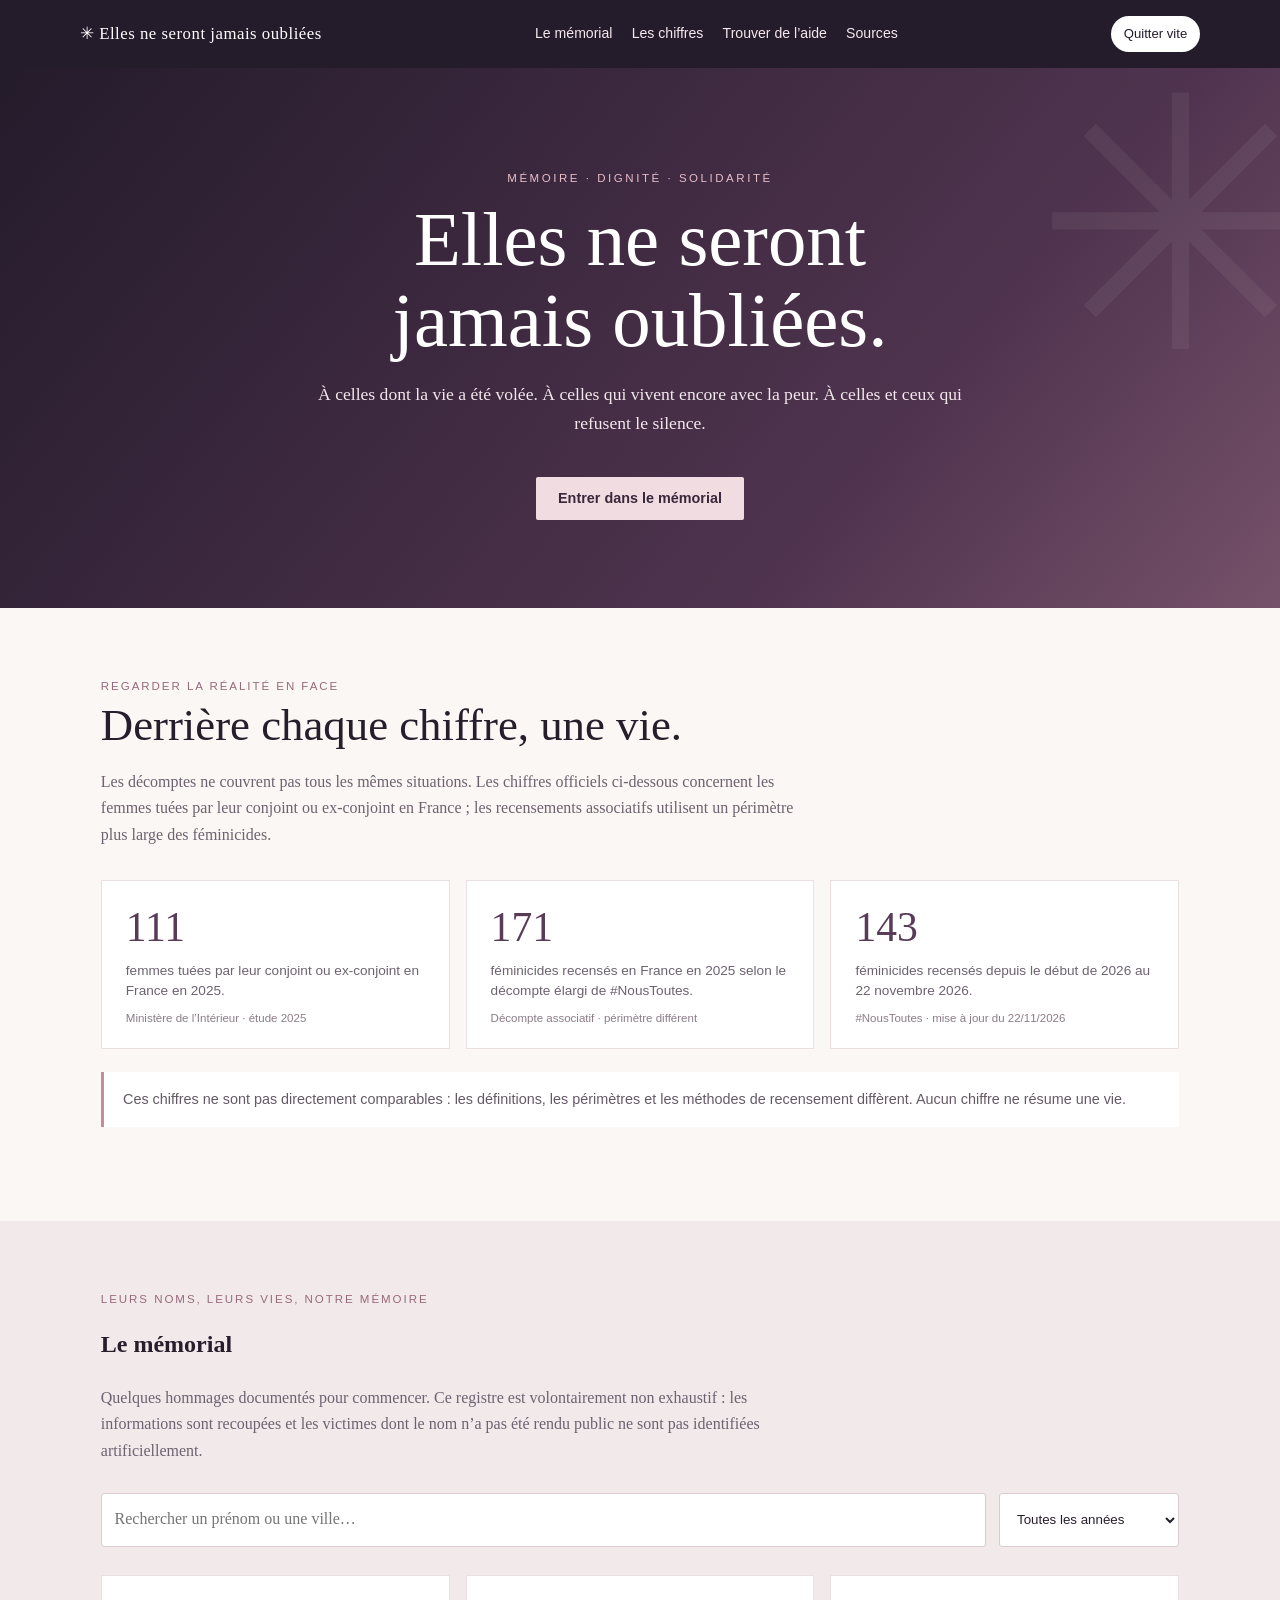
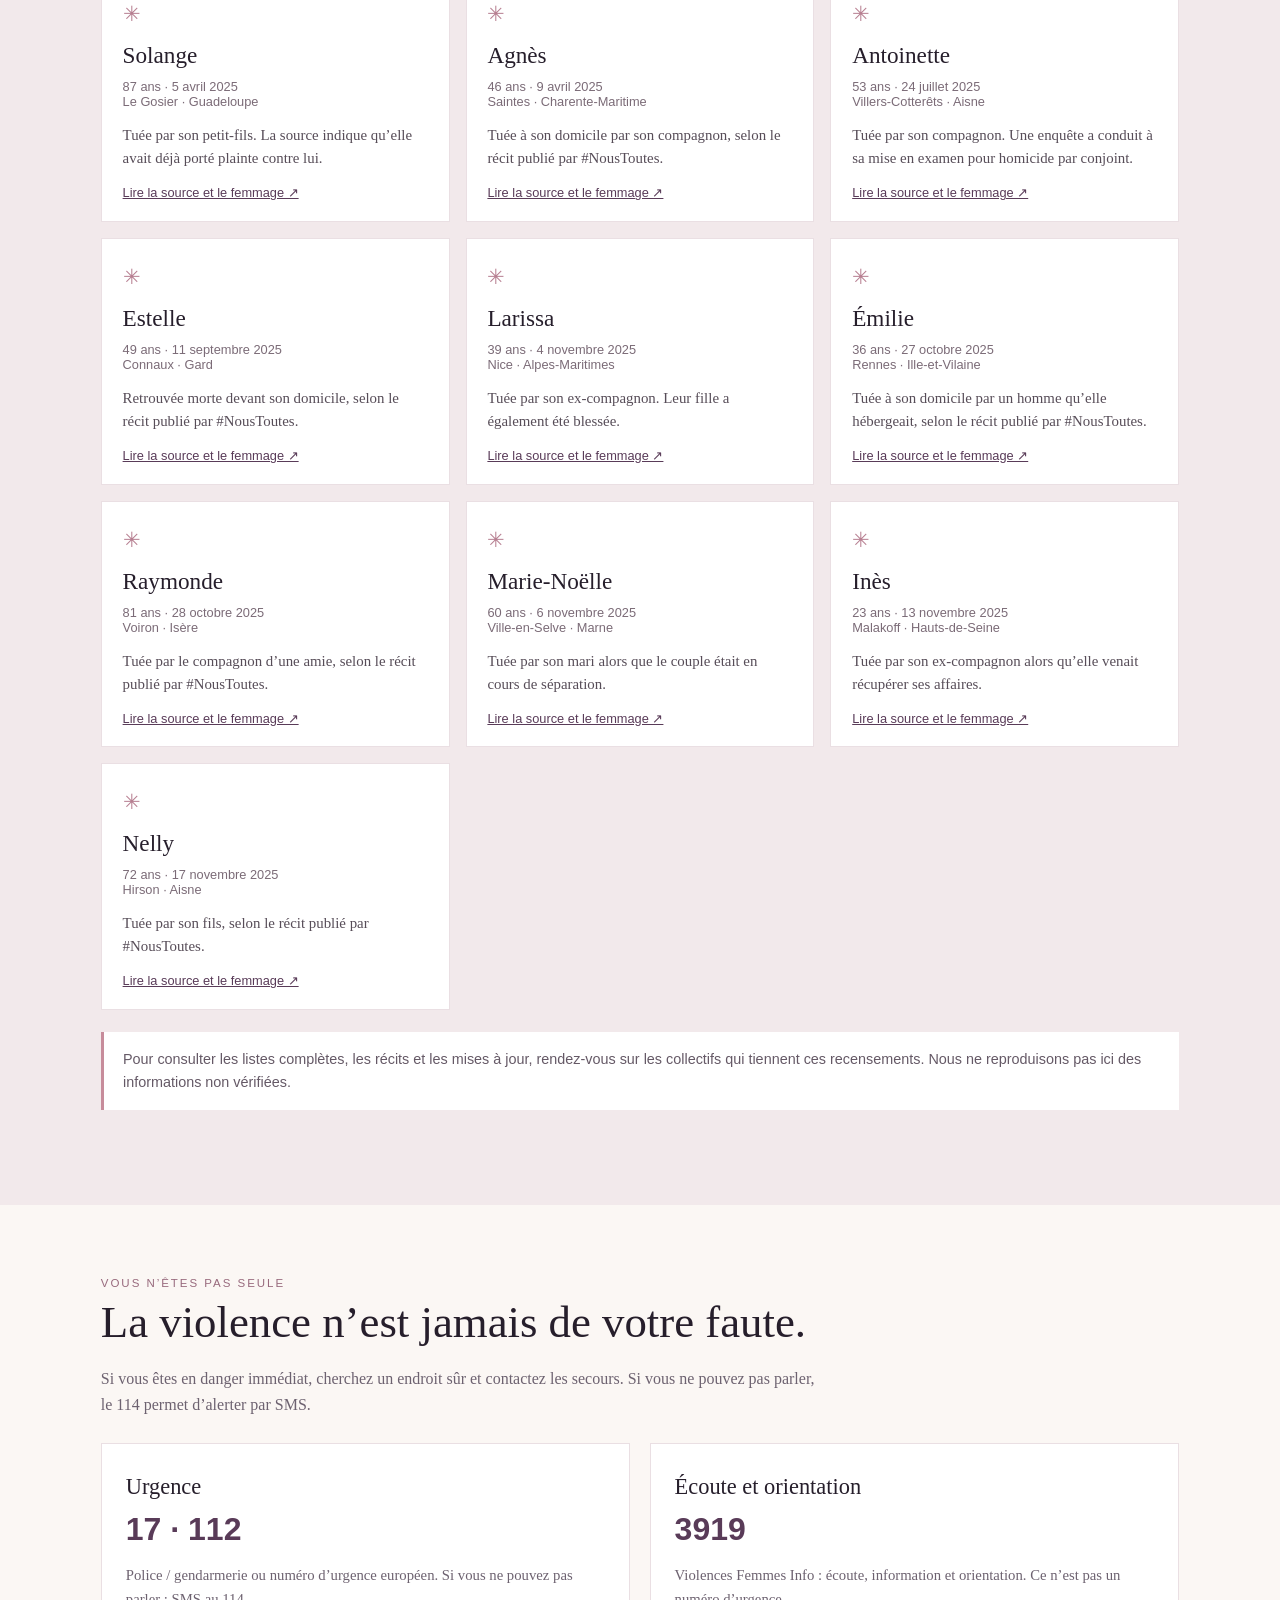
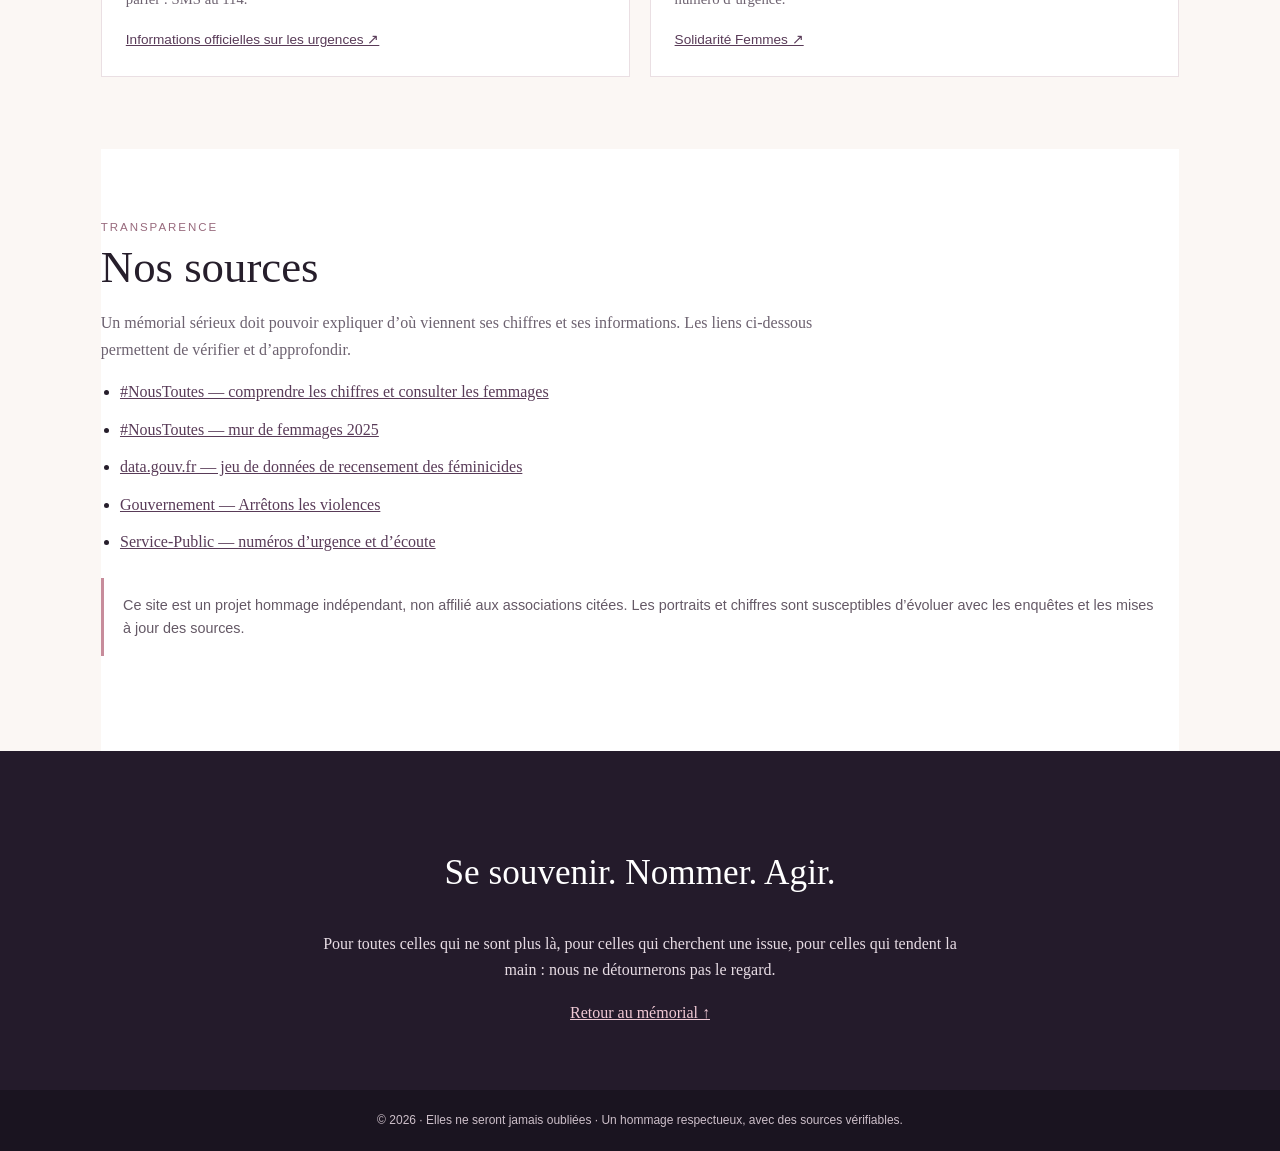
==== hommage-aux-femmes/index.html @ 6b7b99b0 "Ajoute le mémorial Elles ne seront jamais oubliées" ====
<!doctype html>
<html lang="fr">
<head>
<meta charset="utf-8">
<meta name="viewport" content="width=device-width, initial-scale=1">
<meta name="theme-color" content="#241b2b">
<meta name="description" content="Elles ne seront jamais oubliées — un mémorial pour honorer les femmes victimes de féminicides et de violences sexistes.">
<title>Elles ne seront jamais oubliées — Mémorial</title>
<style>
:root{--ink:#261e2b;--muted:#6d6270;--plum:#593b58;--rose:#c78c9b;--paper:#fbf7f4;--line:#eadfe3;--gold:#b48a58}
*{box-sizing:border-box}html{scroll-behavior:smooth}body{margin:0;background:var(--paper);color:var(--ink);font:16px/1.65 Georgia,serif}a{color:var(--plum)}button,input{font:inherit}.skip{position:absolute;left:-9999px}.skip:focus{left:1rem;top:1rem;background:white;padding:.7rem;z-index:9}
header{background:#241b2b;color:#fff;padding:1rem max(1.25rem,calc((100% - 1120px)/2));display:flex;justify-content:space-between;align-items:center;gap:1rem;font-family:Arial,sans-serif}.brand{font-family:Georgia,serif;font-size:1.05rem;letter-spacing:.03em;color:#fff;text-decoration:none}.nav{display:flex;gap:1.2rem;flex-wrap:wrap}.nav a{color:#f6e9ee;text-decoration:none;font-size:.88rem}.exit{background:#fff;color:#241b2b;border:0;border-radius:999px;padding:.45rem .8rem;font-size:.82rem;cursor:pointer}
.hero{background:linear-gradient(130deg,#241b2b 0%,#50344f 70%,#76516a 100%);color:#fff;padding:6.5rem 1.3rem 5.5rem;text-align:center;position:relative;overflow:hidden}.hero:after{content:"✳";position:absolute;font-size:22rem;opacity:.055;right:-3rem;top:-8rem}.eyebrow{text-transform:uppercase;letter-spacing:.22em;font: .72rem Arial,sans-serif;color:#e7bdc8}.hero h1{font-size:clamp(2.5rem,6vw,5.2rem);line-height:1.05;font-weight:400;max-width:900px;margin:1rem auto}.hero p{max-width:650px;margin:1.2rem auto;color:#f3e8ed;font-size:1.1rem}.hero .cta{display:inline-block;margin-top:1.2rem;background:#f1dce2;color:#39283b;text-decoration:none;padding:.85rem 1.35rem;border-radius:2px;font:600 .9rem Arial,sans-serif}
main{max-width:1120px;margin:auto;padding:0 1.3rem}.section{padding:4.5rem 0}.kicker{color:#986a7d;text-transform:uppercase;letter-spacing:.17em;font: .72rem Arial,sans-serif}.section h2{font-size:clamp(1.8rem,4vw,2.8rem);font-weight:400;line-height:1.2;margin:.45rem 0 1rem}.intro{max-width:720px;color:var(--muted)}
.stats{display:grid;grid-template-columns:repeat(3,1fr);gap:1rem;margin-top:2rem}.stat{border:1px solid var(--line);padding:1.5rem;background:#fff}.stat strong{display:block;font-size:2.6rem;color:var(--plum);font-weight:400;line-height:1.1}.stat span{display:block;color:var(--muted);font: .85rem/1.5 Arial,sans-serif;margin-top:.6rem}.stat small{display:block;margin-top:.7rem;font: .72rem Arial,sans-serif;color:#8b7c87}
.memorial{background:#f2e9eb}.memorial-inner{max-width:1120px;margin:auto;padding:4.5rem 1.3rem}.tools{display:flex;gap:.8rem;flex-wrap:wrap;margin:1.8rem 0}.tools input,.tools select{background:#fff;border:1px solid #d9cbd1;border-radius:3px;padding:.8rem;min-width:180px;color:var(--ink)}.tools input{flex:1}.cards{display:grid;grid-template-columns:repeat(3,1fr);gap:1rem}.person{background:#fff;padding:1.3rem;border:1px solid var(--line);display:flex;flex-direction:column;min-height:220px}.person .flower{color:#b77f91;font-size:1.3rem}.person h3{font-size:1.45rem;font-weight:400;margin:.3rem 0}.person .meta{font: .8rem Arial,sans-serif;color:#7b6b77}.person p{font-size:.93rem;color:#574d58;line-height:1.55}.person a{font: .8rem Arial,sans-serif;margin-top:auto}.notice{background:#fff;border-left:3px solid var(--rose);padding:1rem 1.2rem;color:#655966;margin:1.4rem 0;font: .9rem/1.6 Arial,sans-serif}.help{display:grid;grid-template-columns:1fr 1fr;gap:1.2rem;margin-top:1.5rem}.help article{background:#fff;border:1px solid var(--line);padding:1.5rem}.help h3{font-weight:400;font-size:1.4rem;margin:.1rem 0}.number{font:700 2rem Arial,sans-serif;color:var(--plum);margin:.3rem 0}.help p{color:var(--muted);font-size:.92rem}.help a{font: .85rem Arial,sans-serif}
.sources{background:#fff}.source-list{padding-left:1.2rem}.source-list li{margin:.7rem 0}.closing{text-align:center;background:#241b2b;color:#fff;padding:4rem 1.3rem}.closing h2{font-weight:400;font-size:2.2rem}.closing p{max-width:650px;margin:1rem auto;color:#e7dce4}.closing a{color:#f0c9d5}footer{background:#1a1420;color:#cdbfc9;padding:1.3rem;text-align:center;font: .75rem/1.6 Arial,sans-serif}
@media(max-width:760px){.nav{display:none}.stats,.cards{grid-template-columns:1fr}.help{grid-template-columns:1fr}.hero{padding:5rem 1.2rem 4rem}.stat strong{font-size:2.2rem}}
</style>
</head>
<body>
<a class="skip" href="#contenu">Aller au contenu</a>
<header><a class="brand" href="#">✳ Elles ne seront jamais oubliées</a><nav class="nav"><a href="#memorial">Le mémorial</a><a href="#chiffres">Les chiffres</a><a href="#aide">Trouver de l’aide</a><a href="#sources">Sources</a></nav><button class="exit" id="exit" type="button" aria-label="Quitter rapidement cette page">Quitter vite</button></header>
<section class="hero"><div class="eyebrow">Mémoire · Dignité · Solidarité</div><h1>Elles ne seront<br>jamais oubliées.</h1><p>À celles dont la vie a été volée. À celles qui vivent encore avec la peur. À celles et ceux qui refusent le silence.</p><a class="cta" href="#memorial">Entrer dans le mémorial</a></section>
<main id="contenu">
<section class="section" id="chiffres"><div class="kicker">Regarder la réalité en face</div><h2>Derrière chaque chiffre, une vie.</h2><p class="intro">Les décomptes ne couvrent pas tous les mêmes situations. Les chiffres officiels ci-dessous concernent les femmes tuées par leur conjoint ou ex-conjoint en France ; les recensements associatifs utilisent un périmètre plus large des féminicides.</p>
<div class="stats"><article class="stat"><strong>111</strong><span>femmes tuées par leur conjoint ou ex-conjoint en France en 2025.</span><small>Ministère de l’Intérieur · étude 2025</small></article><article class="stat"><strong>171</strong><span>féminicides recensés en France en 2025 selon le décompte élargi de #NousToutes.</span><small>Décompte associatif · périmètre différent</small></article><article class="stat"><strong>143</strong><span>féminicides recensés depuis le début de 2026 au 22 novembre 2026.</span><small>#NousToutes · mise à jour du 22/11/2026</small></article></div>
<div class="notice">Ces chiffres ne sont pas directement comparables : les définitions, les périmètres et les méthodes de recensement diffèrent. Aucun chiffre ne résume une vie.</div>
</section>
</main>
<section class="memorial" id="memorial"><div class="memorial-inner"><div class="kicker">Leurs noms, leurs vies, notre mémoire</div><h2>Le mémorial</h2><p class="intro">Quelques hommages documentés pour commencer. Ce registre est volontairement non exhaustif : les informations sont recoupées et les victimes dont le nom n’a pas été rendu public ne sont pas identifiées artificiellement.</p>
<div class="tools"><label class="skip" for="search">Rechercher un prénom ou une ville</label><input id="search" type="search" placeholder="Rechercher un prénom ou une ville…" autocomplete="off"><select id="year" aria-label="Filtrer par année"><option value="all">Toutes les années</option><option value="2025">2025</option></select></div>
<div class="cards" id="cards" aria-live="polite"></div>
<div class="notice">Pour consulter les listes complètes, les récits et les mises à jour, rendez-vous sur les collectifs qui tiennent ces recensements. Nous ne reproduisons pas ici des informations non vérifiées.</div>
</div></section>
<main>
<section class="section" id="aide"><div class="kicker">Vous n’êtes pas seule</div><h2>La violence n’est jamais de votre faute.</h2><p class="intro">Si vous êtes en danger immédiat, cherchez un endroit sûr et contactez les secours. Si vous ne pouvez pas parler, le 114 permet d’alerter par SMS.</p>
<div class="help"><article><h3>Urgence</h3><div class="number">17 · 112</div><p>Police / gendarmerie ou numéro d’urgence européen. Si vous ne pouvez pas parler : SMS au 114.</p><a href="https://www.service-public.gouv.fr/particuliers/vosdroits/F33954" target="_blank" rel="noopener">Informations officielles sur les urgences ↗</a></article><article><h3>Écoute et orientation</h3><div class="number">3919</div><p>Violences Femmes Info : écoute, information et orientation. Ce n’est pas un numéro d’urgence.</p><a href="https://www.solidaritefemmes.org/" target="_blank" rel="noopener">Solidarité Femmes ↗</a></article></div>
</section>
<section class="section sources" id="sources"><div class="kicker">Transparence</div><h2>Nos sources</h2><p class="intro">Un mémorial sérieux doit pouvoir expliquer d’où viennent ses chiffres et ses informations. Les liens ci-dessous permettent de vérifier et d’approfondir.</p><ul class="source-list"><li><a href="https://www.noustoutes.org/comprendre-les-chiffres/" target="_blank" rel="noopener">#NousToutes — comprendre les chiffres et consulter les femmages</a></li><li><a href="https://www.noustoutes.org/comprendre-les-chiffres/mur-de-femmages-2025/" target="_blank" rel="noopener">#NousToutes — mur de femmages 2025</a></li><li><a href="https://www.data.gouv.fr/datasets/decompte-et-recensement-des-feminicides" target="_blank" rel="noopener">data.gouv.fr — jeu de données de recensement des féminicides</a></li><li><a href="https://arretonslesviolences.gouv.fr/" target="_blank" rel="noopener">Gouvernement — Arrêtons les violences</a></li><li><a href="https://www.service-public.gouv.fr/particuliers/vosdroits/F33954" target="_blank" rel="noopener">Service-Public — numéros d’urgence et d’écoute</a></li></ul>
<div class="notice">Ce site est un projet hommage indépendant, non affilié aux associations citées. Les portraits et chiffres sont susceptibles d’évoluer avec les enquêtes et les mises à jour des sources.</div></section>
</main>
<section class="closing"><h2>Se souvenir. Nommer. Agir.</h2><p>Pour toutes celles qui ne sont plus là, pour celles qui cherchent une issue, pour celles qui tendent la main : nous ne détournerons pas le regard.</p><a href="#memorial">Retour au mémorial ↑</a></section>
<footer>© 2026 · Elles ne seront jamais oubliées · Un hommage respectueux, avec des sources vérifiables.</footer>
<script>
const victims=[
{name:"Solange",age:"87 ans",date:"5 avril 2025",place:"Le Gosier · Guadeloupe",detail:"Tuée par son petit-fils. La source indique qu’elle avait déjà porté plainte contre lui."},
{name:"Agnès",age:"46 ans",date:"9 avril 2025",place:"Saintes · Charente-Maritime",detail:"Tuée à son domicile par son compagnon, selon le récit publié par #NousToutes."},
{name:"Antoinette",age:"53 ans",date:"24 juillet 2025",place:"Villers-Cotterêts · Aisne",detail:"Tuée par son compagnon. Une enquête a conduit à sa mise en examen pour homicide par conjoint."},
{name:"Estelle",age:"49 ans",date:"11 septembre 2025",place:"Connaux · Gard",detail:"Retrouvée morte devant son domicile, selon le récit publié par #NousToutes."},
{name:"Larissa",age:"39 ans",date:"4 novembre 2025",place:"Nice · Alpes-Maritimes",detail:"Tuée par son ex-compagnon. Leur fille a également été blessée."},
{name:"Émilie",age:"36 ans",date:"27 octobre 2025",place:"Rennes · Ille-et-Vilaine",detail:"Tuée à son domicile par un homme qu’elle hébergeait, selon le récit publié par #NousToutes."},
{name:"Raymonde",age:"81 ans",date:"28 octobre 2025",place:"Voiron · Isère",detail:"Tuée par le compagnon d’une amie, selon le récit publié par #NousToutes."},
{name:"Marie-Noëlle",age:"60 ans",date:"6 novembre 2025",place:"Ville-en-Selve · Marne",detail:"Tuée par son mari alors que le couple était en cours de séparation."},
{name:"Inès",age:"23 ans",date:"13 novembre 2025",place:"Malakoff · Hauts-de-Seine",detail:"Tuée par son ex-compagnon alors qu’elle venait récupérer ses affaires."},
{name:"Nelly",age:"72 ans",date:"17 novembre 2025",place:"Hirson · Aisne",detail:"Tuée par son fils, selon le récit publié par #NousToutes."}
];
const cards=document.getElementById('cards'),search=document.getElementById('search'),year=document.getElementById('year');
function render(){const q=search.value.trim().toLocaleLowerCase('fr');const list=victims.filter(v=>(v.name+' '+v.place+' '+v.detail).toLocaleLowerCase('fr').includes(q));cards.innerHTML=list.length?list.map(v=>'<article class="person"><div class="flower" aria-hidden="true">✳</div><h3>'+v.name+'</h3><div class="meta">'+v.age+' · '+v.date+'<br>'+v.place+'</div><p>'+v.detail+'</p><a href="https://www.noustoutes.org/comprendre-les-chiffres/mur-de-femmages-2025/" target="_blank" rel="noopener">Lire la source et le femmage ↗</a></article>').join(''):'<p>Aucun hommage ne correspond à cette recherche.</p>';}
search.addEventListener('input',render);year.addEventListener('change',render);render();
document.getElementById('exit').addEventListener('click',()=>{window.location.replace('https://www.google.com/');});
</script>
</body></html>
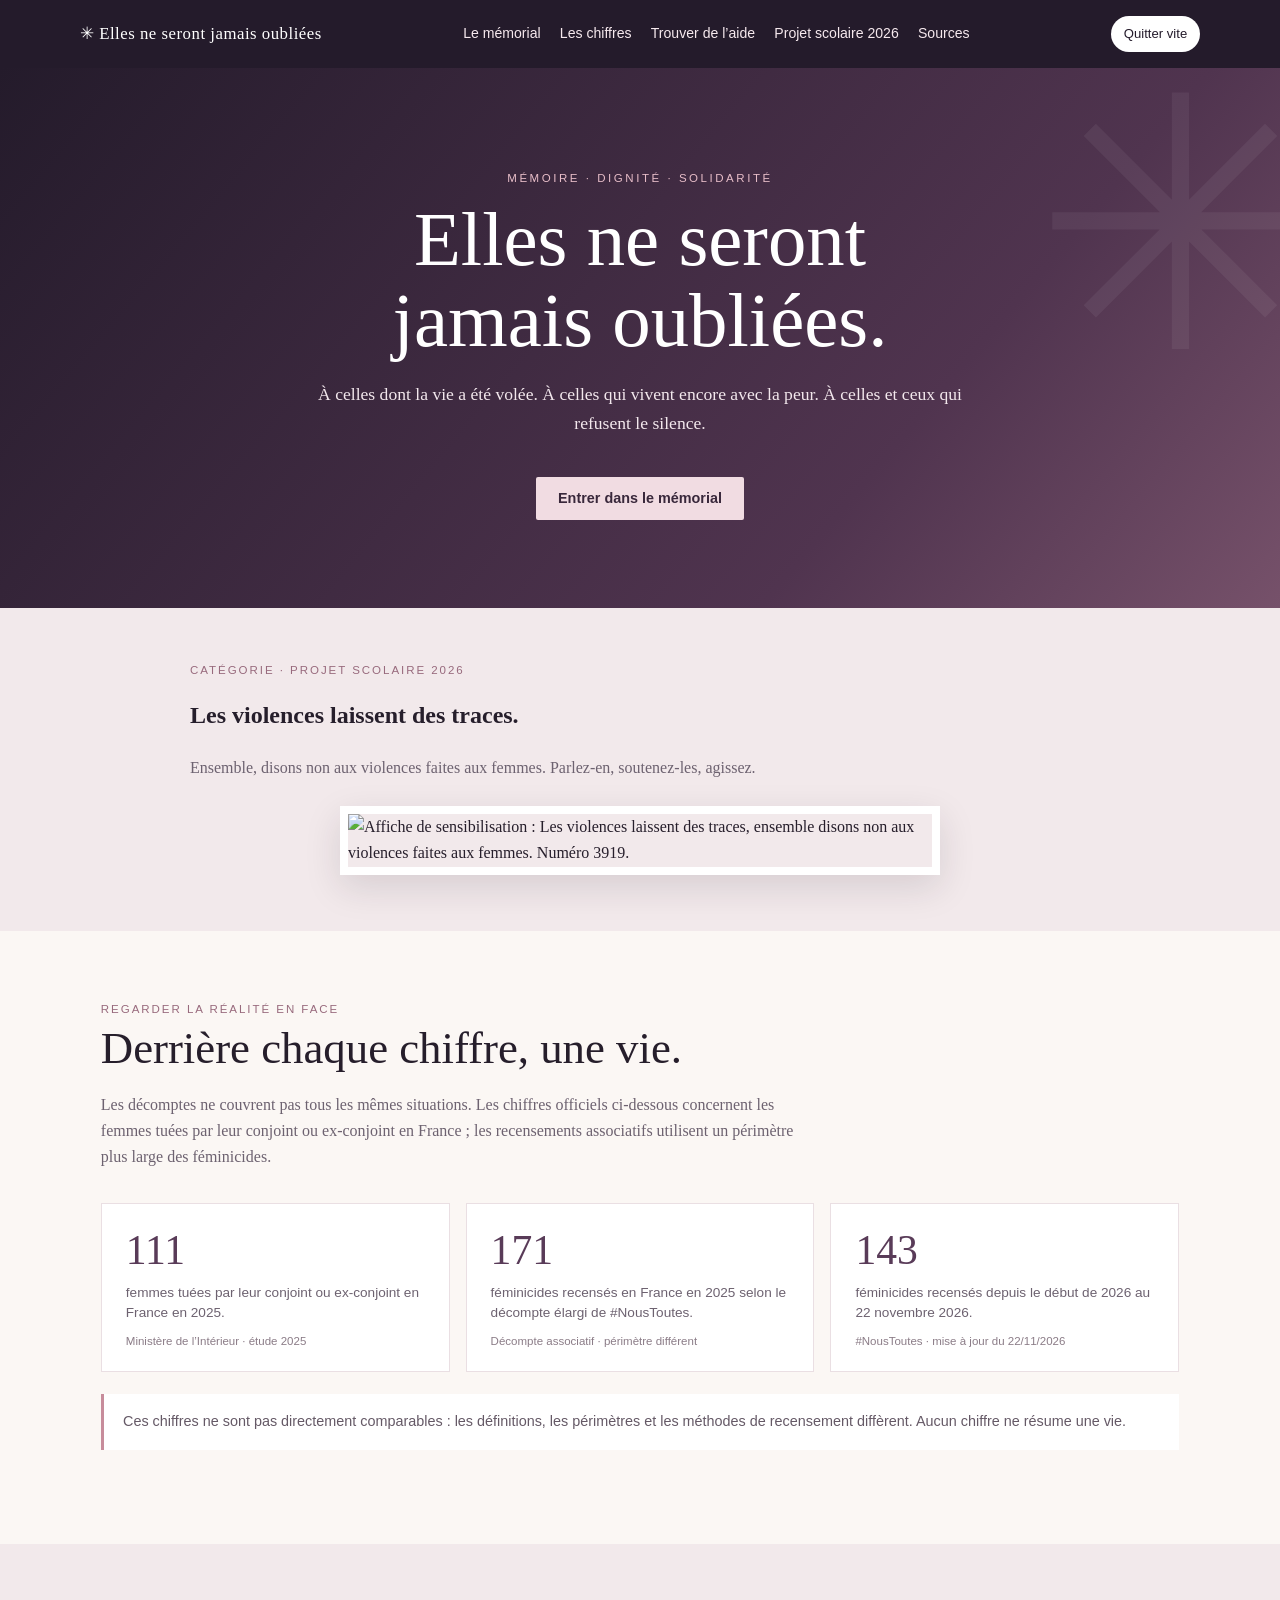
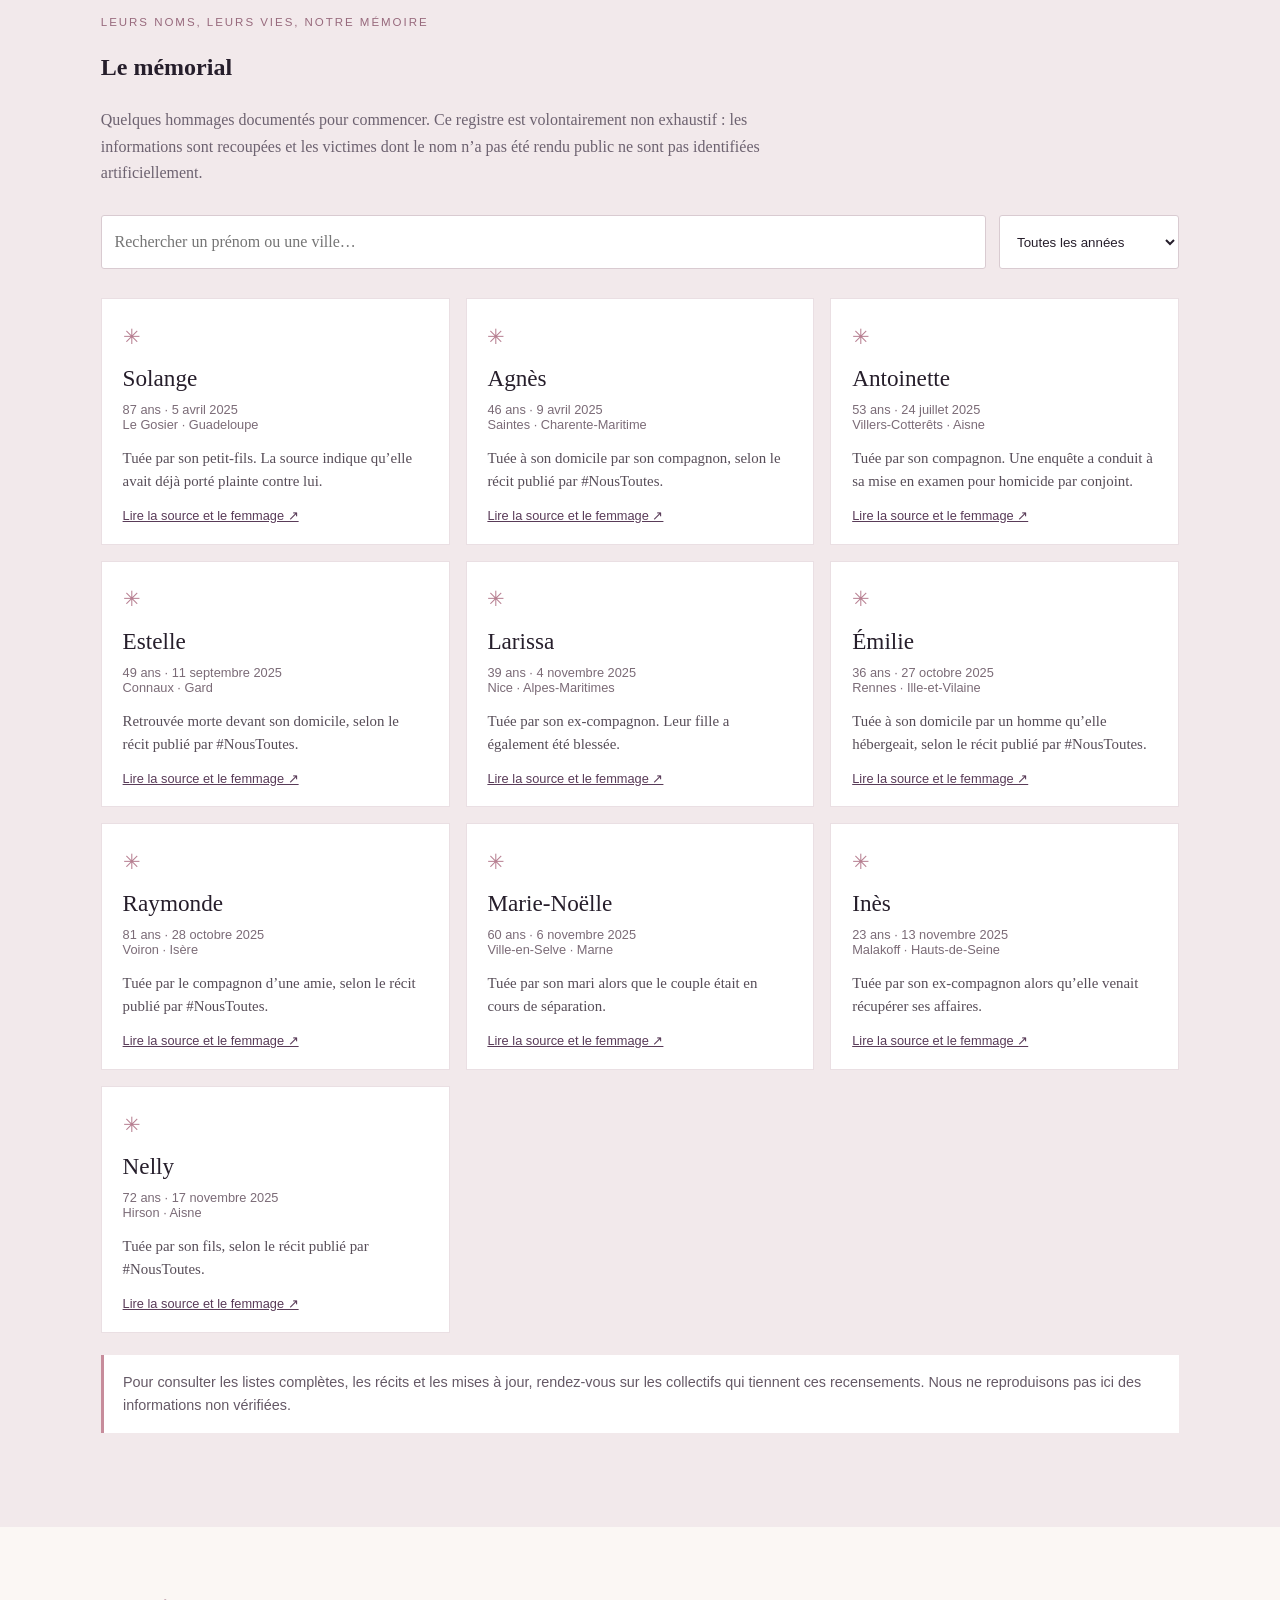
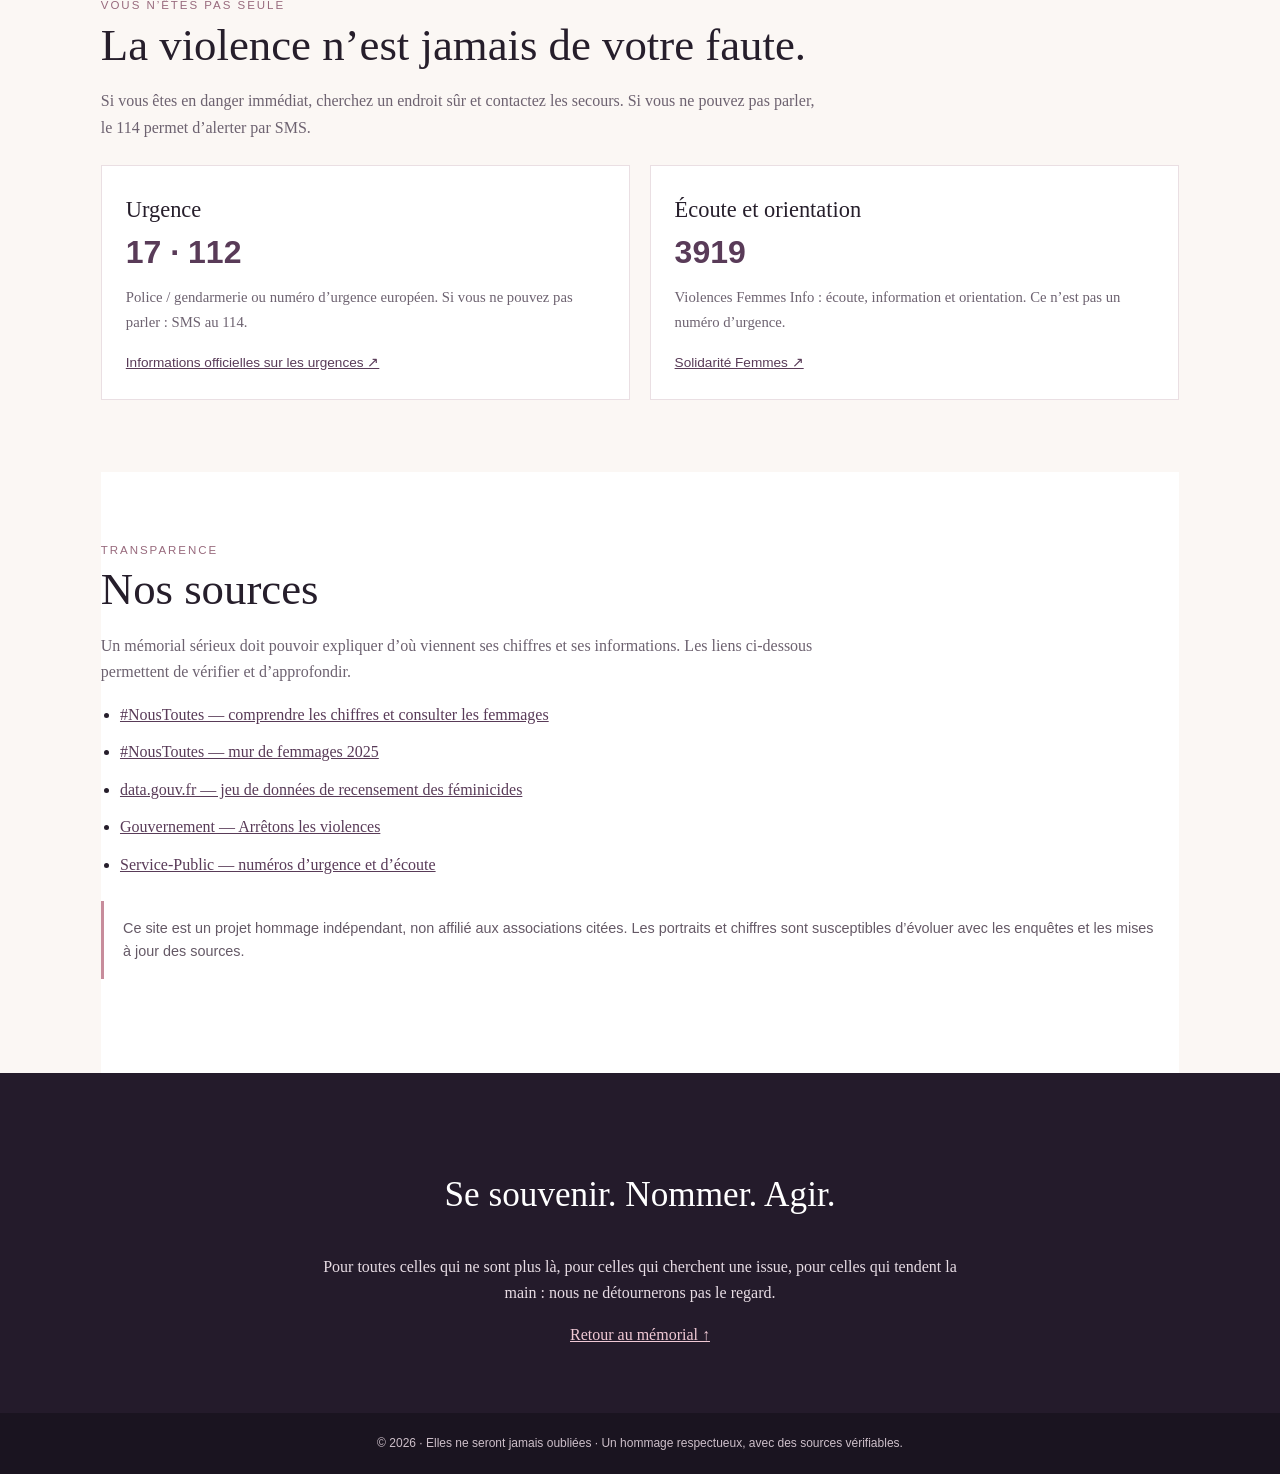
==== commit ad9354b1: "Ajoute la catégorie Projet scolaire 2026 et son affiche" ====
--- a/hommage-aux-femmes/index.html
+++ b/hommage-aux-femmes/index.html
@@ -14,14 +14,15 @@
 main{max-width:1120px;margin:auto;padding:0 1.3rem}.section{padding:4.5rem 0}.kicker{color:#986a7d;text-transform:uppercase;letter-spacing:.17em;font: .72rem Arial,sans-serif}.section h2{font-size:clamp(1.8rem,4vw,2.8rem);font-weight:400;line-height:1.2;margin:.45rem 0 1rem}.intro{max-width:720px;color:var(--muted)}
 .stats{display:grid;grid-template-columns:repeat(3,1fr);gap:1rem;margin-top:2rem}.stat{border:1px solid var(--line);padding:1.5rem;background:#fff}.stat strong{display:block;font-size:2.6rem;color:var(--plum);font-weight:400;line-height:1.1}.stat span{display:block;color:var(--muted);font: .85rem/1.5 Arial,sans-serif;margin-top:.6rem}.stat small{display:block;margin-top:.7rem;font: .72rem Arial,sans-serif;color:#8b7c87}
 .memorial{background:#f2e9eb}.memorial-inner{max-width:1120px;margin:auto;padding:4.5rem 1.3rem}.tools{display:flex;gap:.8rem;flex-wrap:wrap;margin:1.8rem 0}.tools input,.tools select{background:#fff;border:1px solid #d9cbd1;border-radius:3px;padding:.8rem;min-width:180px;color:var(--ink)}.tools input{flex:1}.cards{display:grid;grid-template-columns:repeat(3,1fr);gap:1rem}.person{background:#fff;padding:1.3rem;border:1px solid var(--line);display:flex;flex-direction:column;min-height:220px}.person .flower{color:#b77f91;font-size:1.3rem}.person h3{font-size:1.45rem;font-weight:400;margin:.3rem 0}.person .meta{font: .8rem Arial,sans-serif;color:#7b6b77}.person p{font-size:.93rem;color:#574d58;line-height:1.55}.person a{font: .8rem Arial,sans-serif;margin-top:auto}.notice{background:#fff;border-left:3px solid var(--rose);padding:1rem 1.2rem;color:#655966;margin:1.4rem 0;font: .9rem/1.6 Arial,sans-serif}.help{display:grid;grid-template-columns:1fr 1fr;gap:1.2rem;margin-top:1.5rem}.help article{background:#fff;border:1px solid var(--line);padding:1.5rem}.help h3{font-weight:400;font-size:1.4rem;margin:.1rem 0}.number{font:700 2rem Arial,sans-serif;color:var(--plum);margin:.3rem 0}.help p{color:var(--muted);font-size:.92rem}.help a{font: .85rem Arial,sans-serif}
-.sources{background:#fff}.source-list{padding-left:1.2rem}.source-list li{margin:.7rem 0}.closing{text-align:center;background:#241b2b;color:#fff;padding:4rem 1.3rem}.closing h2{font-weight:400;font-size:2.2rem}.closing p{max-width:650px;margin:1rem auto;color:#e7dce4}.closing a{color:#f0c9d5}footer{background:#1a1420;color:#cdbfc9;padding:1.3rem;text-align:center;font: .75rem/1.6 Arial,sans-serif}
+.project{background:#f2e9eb;padding:3.5rem 1.3rem}.project-inner{max-width:900px;margin:auto}.project-poster{display:block;width:min(100%,600px);height:auto;margin:1.5rem auto 0;border:8px solid #fff;box-shadow:0 12px 36px #241b2b22}.sources{background:#fff}.source-list{padding-left:1.2rem}.source-list li{margin:.7rem 0}.closing{text-align:center;background:#241b2b;color:#fff;padding:4rem 1.3rem}.closing h2{font-weight:400;font-size:2.2rem}.closing p{max-width:650px;margin:1rem auto;color:#e7dce4}.closing a{color:#f0c9d5}footer{background:#1a1420;color:#cdbfc9;padding:1.3rem;text-align:center;font: .75rem/1.6 Arial,sans-serif}
 @media(max-width:760px){.nav{display:none}.stats,.cards{grid-template-columns:1fr}.help{grid-template-columns:1fr}.hero{padding:5rem 1.2rem 4rem}.stat strong{font-size:2.2rem}}
 </style>
 </head>
 <body>
 <a class="skip" href="#contenu">Aller au contenu</a>
-<header><a class="brand" href="#">✳ Elles ne seront jamais oubliées</a><nav class="nav"><a href="#memorial">Le mémorial</a><a href="#chiffres">Les chiffres</a><a href="#aide">Trouver de l’aide</a><a href="#sources">Sources</a></nav><button class="exit" id="exit" type="button" aria-label="Quitter rapidement cette page">Quitter vite</button></header>
+<header><a class="brand" href="#">✳ Elles ne seront jamais oubliées</a><nav class="nav"><a href="#memorial">Le mémorial</a><a href="#chiffres">Les chiffres</a><a href="#aide">Trouver de l’aide</a><a href="#projet-scolaire-2026">Projet scolaire 2026</a><a href="#sources">Sources</a></nav><button class="exit" id="exit" type="button" aria-label="Quitter rapidement cette page">Quitter vite</button></header>
 <section class="hero"><div class="eyebrow">Mémoire · Dignité · Solidarité</div><h1>Elles ne seront<br>jamais oubliées.</h1><p>À celles dont la vie a été volée. À celles qui vivent encore avec la peur. À celles et ceux qui refusent le silence.</p><a class="cta" href="#memorial">Entrer dans le mémorial</a></section>
+<section class="project" id="projet-scolaire-2026"><div class="project-inner"><div class="kicker">Catégorie · Projet scolaire 2026</div><h2>Les violences laissent des traces.</h2><p class="intro">Ensemble, disons non aux violences faites aux femmes. Parlez-en, soutenez-les, agissez.</p><img class="project-poster" src="projet-scolaire-2026.jpg" alt="Affiche de sensibilisation : Les violences laissent des traces, ensemble disons non aux violences faites aux femmes. Numéro 3919."></div></section>
 <main id="contenu">
 <section class="section" id="chiffres"><div class="kicker">Regarder la réalité en face</div><h2>Derrière chaque chiffre, une vie.</h2><p class="intro">Les décomptes ne couvrent pas tous les mêmes situations. Les chiffres officiels ci-dessous concernent les femmes tuées par leur conjoint ou ex-conjoint en France ; les recensements associatifs utilisent un périmètre plus large des féminicides.</p>
 <div class="stats"><article class="stat"><strong>111</strong><span>femmes tuées par leur conjoint ou ex-conjoint en France en 2025.</span><small>Ministère de l’Intérieur · étude 2025</small></article><article class="stat"><strong>171</strong><span>féminicides recensés en France en 2025 selon le décompte élargi de #NousToutes.</span><small>Décompte associatif · périmètre différent</small></article><article class="stat"><strong>143</strong><span>féminicides recensés depuis le début de 2026 au 22 novembre 2026.</span><small>#NousToutes · mise à jour du 22/11/2026</small></article></div>
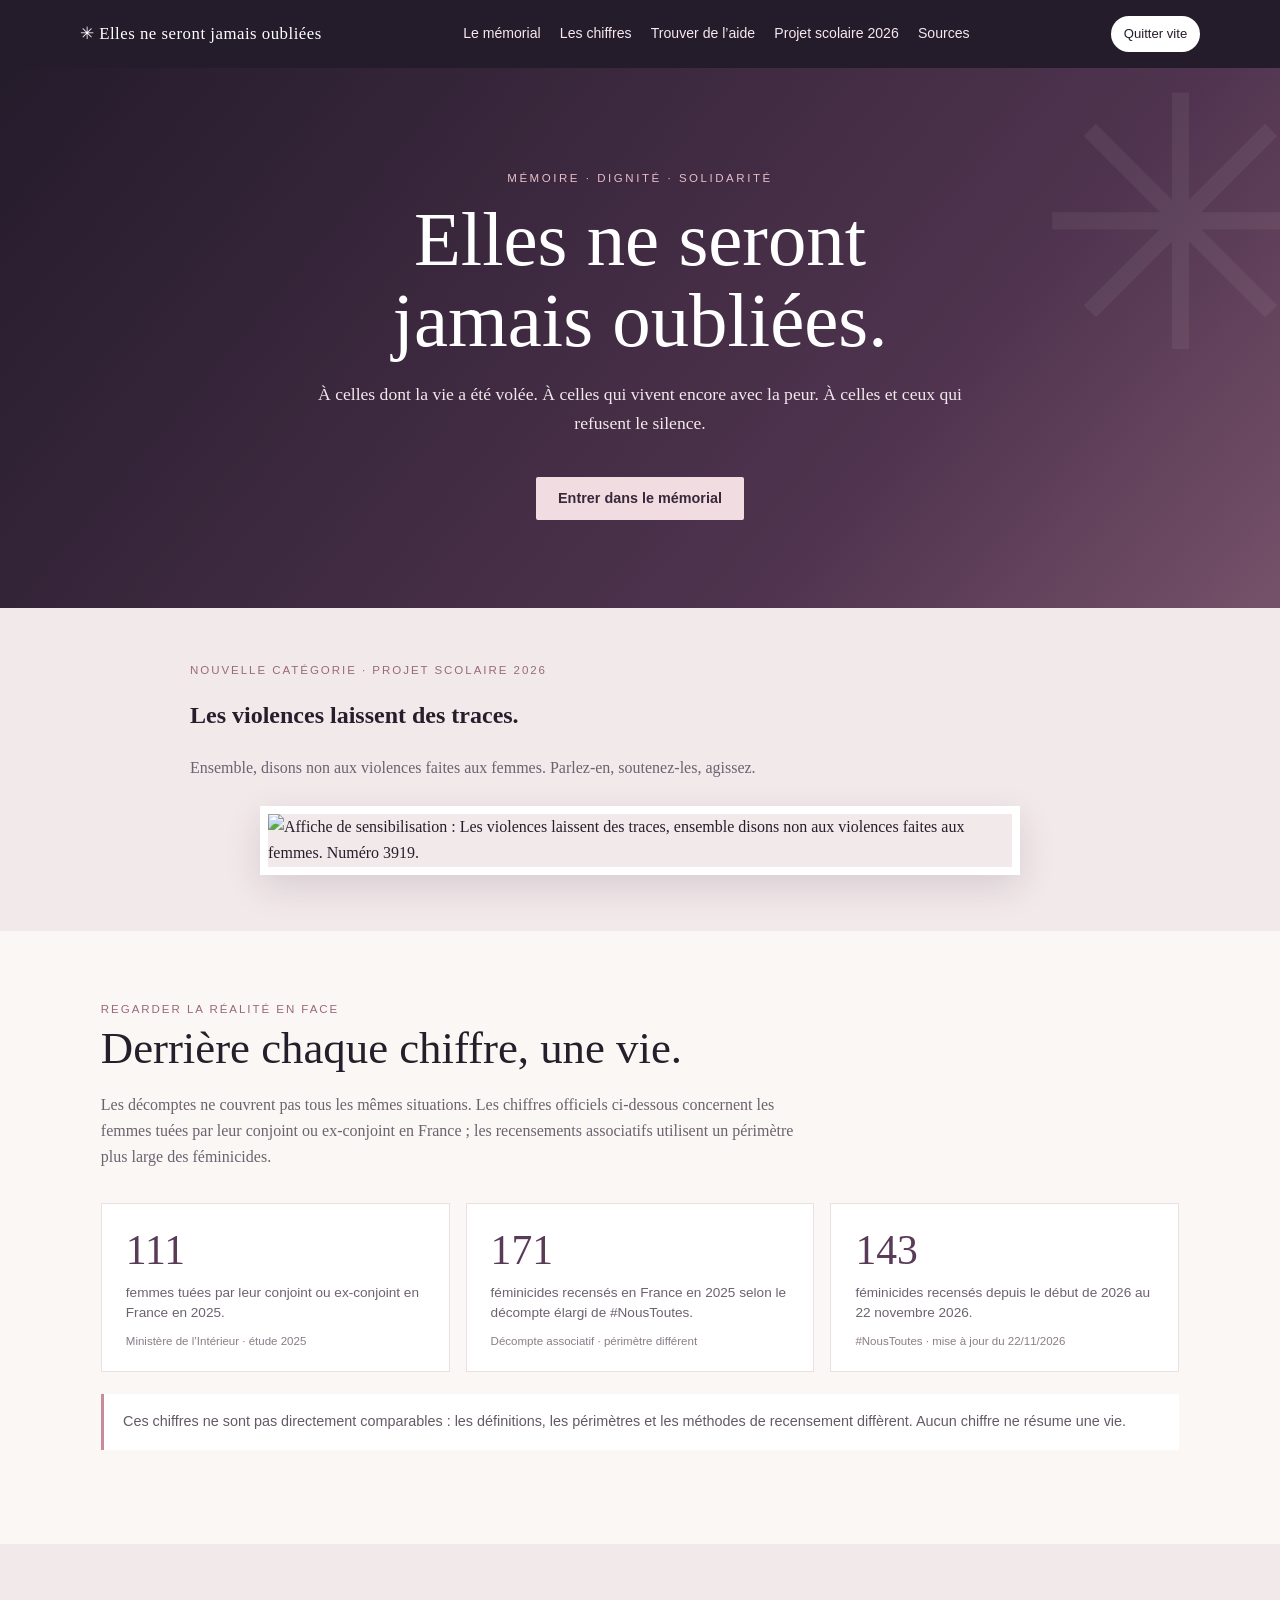
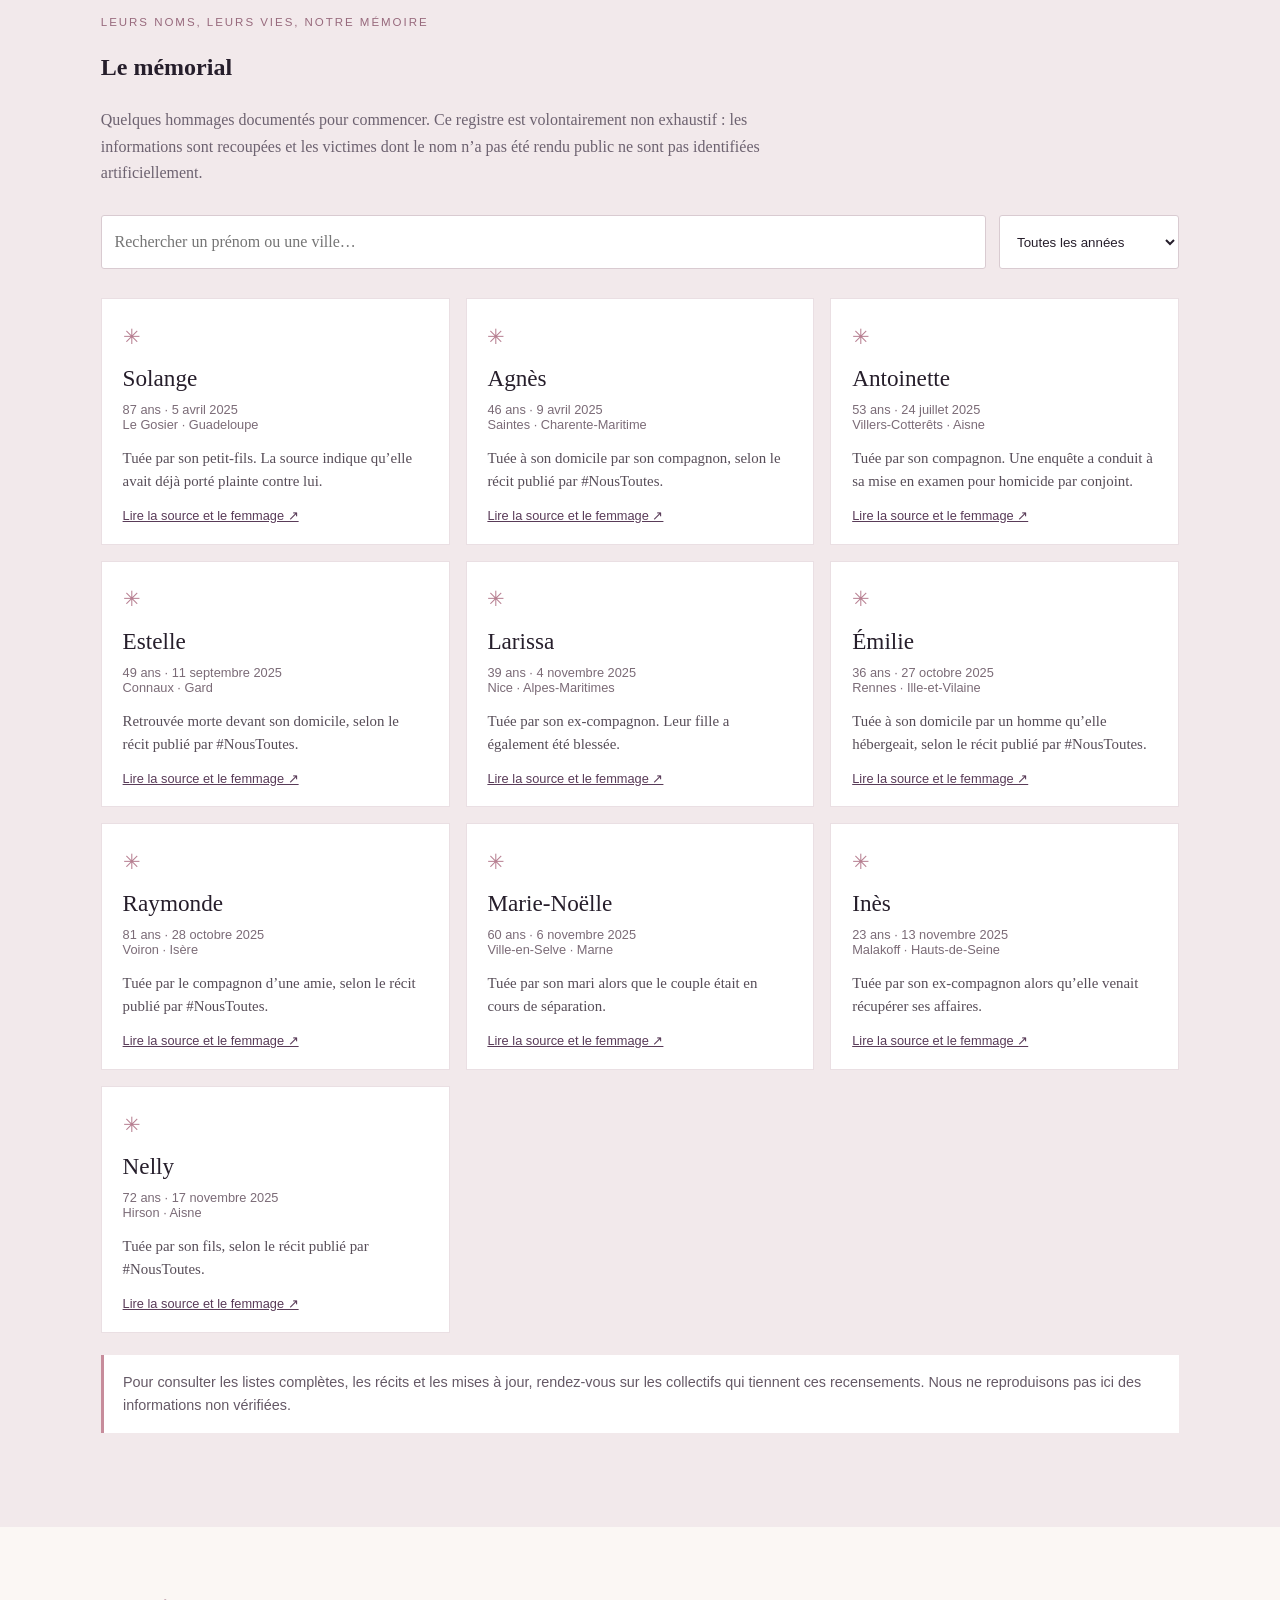
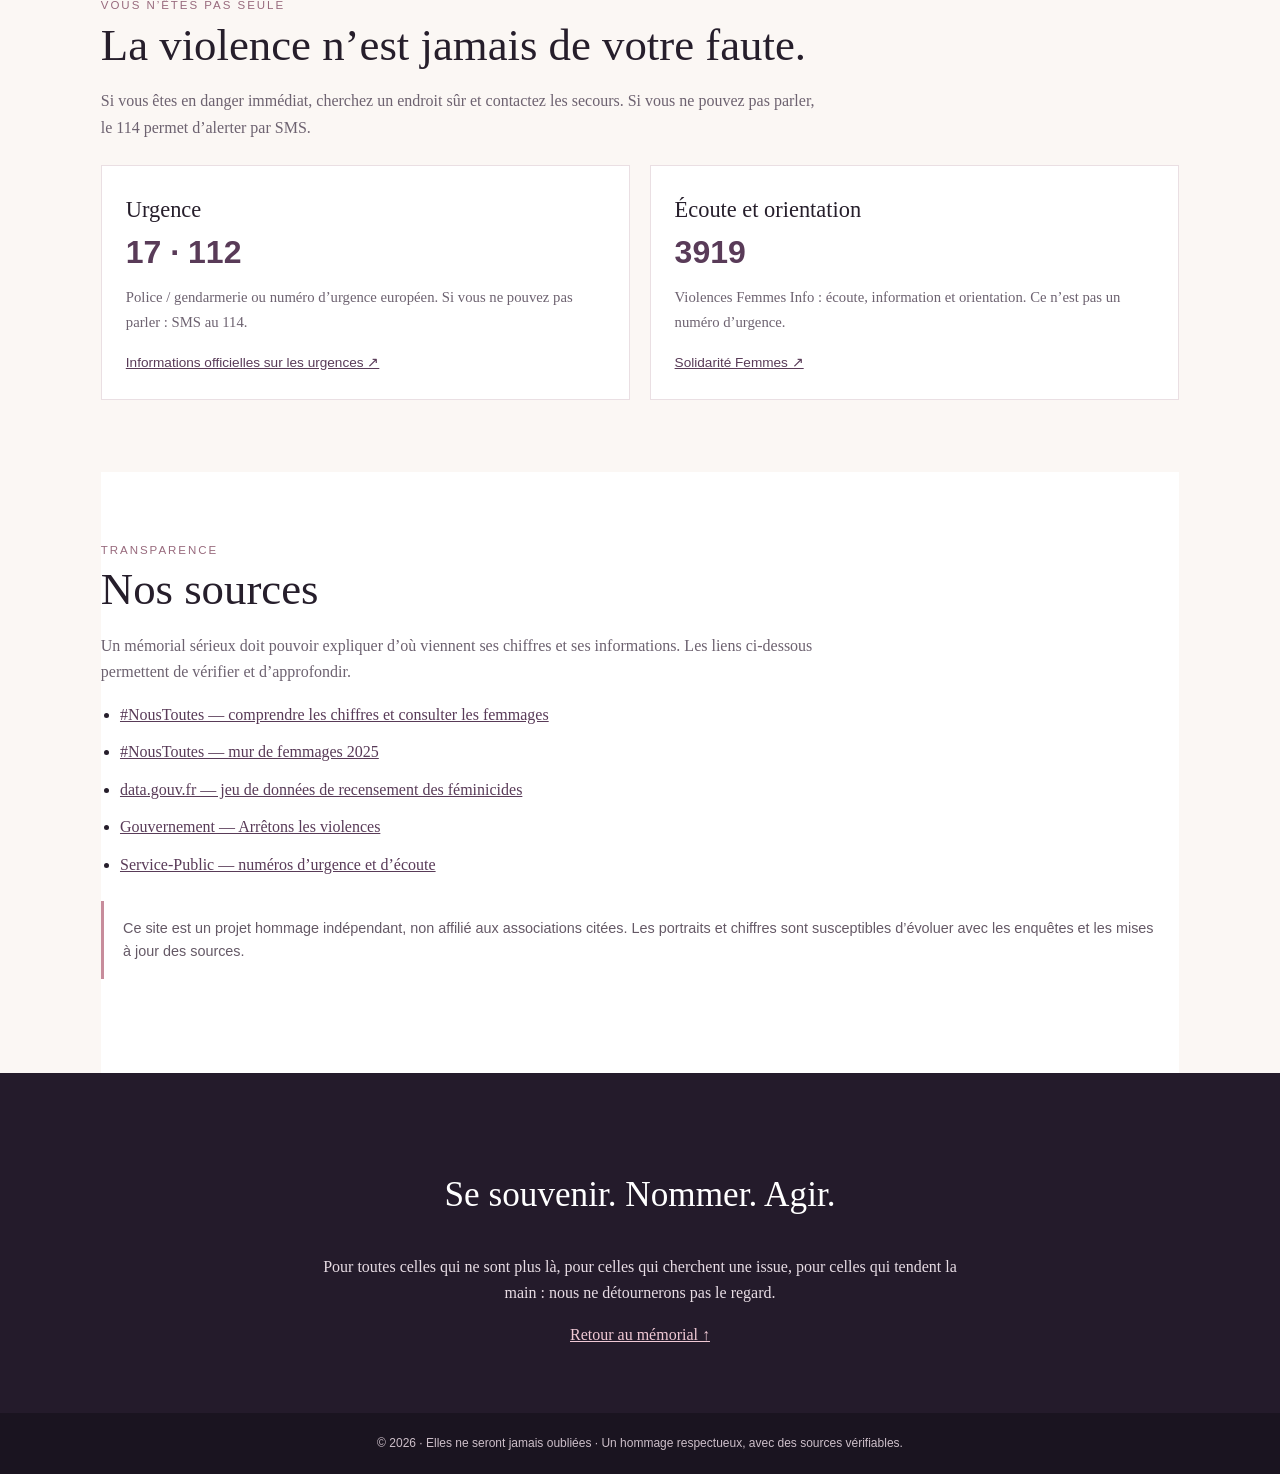
==== commit 289765c8: "Met à jour l’affichage de l’affiche Projet scolaire 2026" ====
--- a/hommage-aux-femmes/index.html
+++ b/hommage-aux-femmes/index.html
@@ -14,7 +14,7 @@
 main{max-width:1120px;margin:auto;padding:0 1.3rem}.section{padding:4.5rem 0}.kicker{color:#986a7d;text-transform:uppercase;letter-spacing:.17em;font: .72rem Arial,sans-serif}.section h2{font-size:clamp(1.8rem,4vw,2.8rem);font-weight:400;line-height:1.2;margin:.45rem 0 1rem}.intro{max-width:720px;color:var(--muted)}
 .stats{display:grid;grid-template-columns:repeat(3,1fr);gap:1rem;margin-top:2rem}.stat{border:1px solid var(--line);padding:1.5rem;background:#fff}.stat strong{display:block;font-size:2.6rem;color:var(--plum);font-weight:400;line-height:1.1}.stat span{display:block;color:var(--muted);font: .85rem/1.5 Arial,sans-serif;margin-top:.6rem}.stat small{display:block;margin-top:.7rem;font: .72rem Arial,sans-serif;color:#8b7c87}
 .memorial{background:#f2e9eb}.memorial-inner{max-width:1120px;margin:auto;padding:4.5rem 1.3rem}.tools{display:flex;gap:.8rem;flex-wrap:wrap;margin:1.8rem 0}.tools input,.tools select{background:#fff;border:1px solid #d9cbd1;border-radius:3px;padding:.8rem;min-width:180px;color:var(--ink)}.tools input{flex:1}.cards{display:grid;grid-template-columns:repeat(3,1fr);gap:1rem}.person{background:#fff;padding:1.3rem;border:1px solid var(--line);display:flex;flex-direction:column;min-height:220px}.person .flower{color:#b77f91;font-size:1.3rem}.person h3{font-size:1.45rem;font-weight:400;margin:.3rem 0}.person .meta{font: .8rem Arial,sans-serif;color:#7b6b77}.person p{font-size:.93rem;color:#574d58;line-height:1.55}.person a{font: .8rem Arial,sans-serif;margin-top:auto}.notice{background:#fff;border-left:3px solid var(--rose);padding:1rem 1.2rem;color:#655966;margin:1.4rem 0;font: .9rem/1.6 Arial,sans-serif}.help{display:grid;grid-template-columns:1fr 1fr;gap:1.2rem;margin-top:1.5rem}.help article{background:#fff;border:1px solid var(--line);padding:1.5rem}.help h3{font-weight:400;font-size:1.4rem;margin:.1rem 0}.number{font:700 2rem Arial,sans-serif;color:var(--plum);margin:.3rem 0}.help p{color:var(--muted);font-size:.92rem}.help a{font: .85rem Arial,sans-serif}
-.project{background:#f2e9eb;padding:3.5rem 1.3rem}.project-inner{max-width:900px;margin:auto}.project-poster{display:block;width:min(100%,600px);height:auto;margin:1.5rem auto 0;border:8px solid #fff;box-shadow:0 12px 36px #241b2b22}.sources{background:#fff}.source-list{padding-left:1.2rem}.source-list li{margin:.7rem 0}.closing{text-align:center;background:#241b2b;color:#fff;padding:4rem 1.3rem}.closing h2{font-weight:400;font-size:2.2rem}.closing p{max-width:650px;margin:1rem auto;color:#e7dce4}.closing a{color:#f0c9d5}footer{background:#1a1420;color:#cdbfc9;padding:1.3rem;text-align:center;font: .75rem/1.6 Arial,sans-serif}
+.project{background:#f2e9eb;padding:3.5rem 1.3rem}.project-inner{max-width:900px;margin:auto}.project-poster{display:block;width:min(100%,760px);height:auto;margin:1.5rem auto 0;border:8px solid #fff;box-shadow:0 12px 36px #241b2b22}.sources{background:#fff}.source-list{padding-left:1.2rem}.source-list li{margin:.7rem 0}.closing{text-align:center;background:#241b2b;color:#fff;padding:4rem 1.3rem}.closing h2{font-weight:400;font-size:2.2rem}.closing p{max-width:650px;margin:1rem auto;color:#e7dce4}.closing a{color:#f0c9d5}footer{background:#1a1420;color:#cdbfc9;padding:1.3rem;text-align:center;font: .75rem/1.6 Arial,sans-serif}
 @media(max-width:760px){.nav{display:none}.stats,.cards{grid-template-columns:1fr}.help{grid-template-columns:1fr}.hero{padding:5rem 1.2rem 4rem}.stat strong{font-size:2.2rem}}
 </style>
 </head>
@@ -22,7 +22,7 @@
 <a class="skip" href="#contenu">Aller au contenu</a>
 <header><a class="brand" href="#">✳ Elles ne seront jamais oubliées</a><nav class="nav"><a href="#memorial">Le mémorial</a><a href="#chiffres">Les chiffres</a><a href="#aide">Trouver de l’aide</a><a href="#projet-scolaire-2026">Projet scolaire 2026</a><a href="#sources">Sources</a></nav><button class="exit" id="exit" type="button" aria-label="Quitter rapidement cette page">Quitter vite</button></header>
 <section class="hero"><div class="eyebrow">Mémoire · Dignité · Solidarité</div><h1>Elles ne seront<br>jamais oubliées.</h1><p>À celles dont la vie a été volée. À celles qui vivent encore avec la peur. À celles et ceux qui refusent le silence.</p><a class="cta" href="#memorial">Entrer dans le mémorial</a></section>
-<section class="project" id="projet-scolaire-2026"><div class="project-inner"><div class="kicker">Catégorie · Projet scolaire 2026</div><h2>Les violences laissent des traces.</h2><p class="intro">Ensemble, disons non aux violences faites aux femmes. Parlez-en, soutenez-les, agissez.</p><img class="project-poster" src="projet-scolaire-2026.jpg" alt="Affiche de sensibilisation : Les violences laissent des traces, ensemble disons non aux violences faites aux femmes. Numéro 3919."></div></section>
+<section class="project" id="projet-scolaire-2026"><div class="project-inner"><div class="kicker">Nouvelle catégorie · Projet scolaire 2026</div><h2>Les violences laissent des traces.</h2><p class="intro">Ensemble, disons non aux violences faites aux femmes. Parlez-en, soutenez-les, agissez.</p><img class="project-poster" src="/vente-de-site/hommage-aux-femmes/projet-scolaire-2026.jpg?v=20261126" alt="Affiche de sensibilisation : Les violences laissent des traces, ensemble disons non aux violences faites aux femmes. Numéro 3919."></div></section>
 <main id="contenu">
 <section class="section" id="chiffres"><div class="kicker">Regarder la réalité en face</div><h2>Derrière chaque chiffre, une vie.</h2><p class="intro">Les décomptes ne couvrent pas tous les mêmes situations. Les chiffres officiels ci-dessous concernent les femmes tuées par leur conjoint ou ex-conjoint en France ; les recensements associatifs utilisent un périmètre plus large des féminicides.</p>
 <div class="stats"><article class="stat"><strong>111</strong><span>femmes tuées par leur conjoint ou ex-conjoint en France en 2025.</span><small>Ministère de l’Intérieur · étude 2025</small></article><article class="stat"><strong>171</strong><span>féminicides recensés en France en 2025 selon le décompte élargi de #NousToutes.</span><small>Décompte associatif · périmètre différent</small></article><article class="stat"><strong>143</strong><span>féminicides recensés depuis le début de 2026 au 22 novembre 2026.</span><small>#NousToutes · mise à jour du 22/11/2026</small></article></div>
